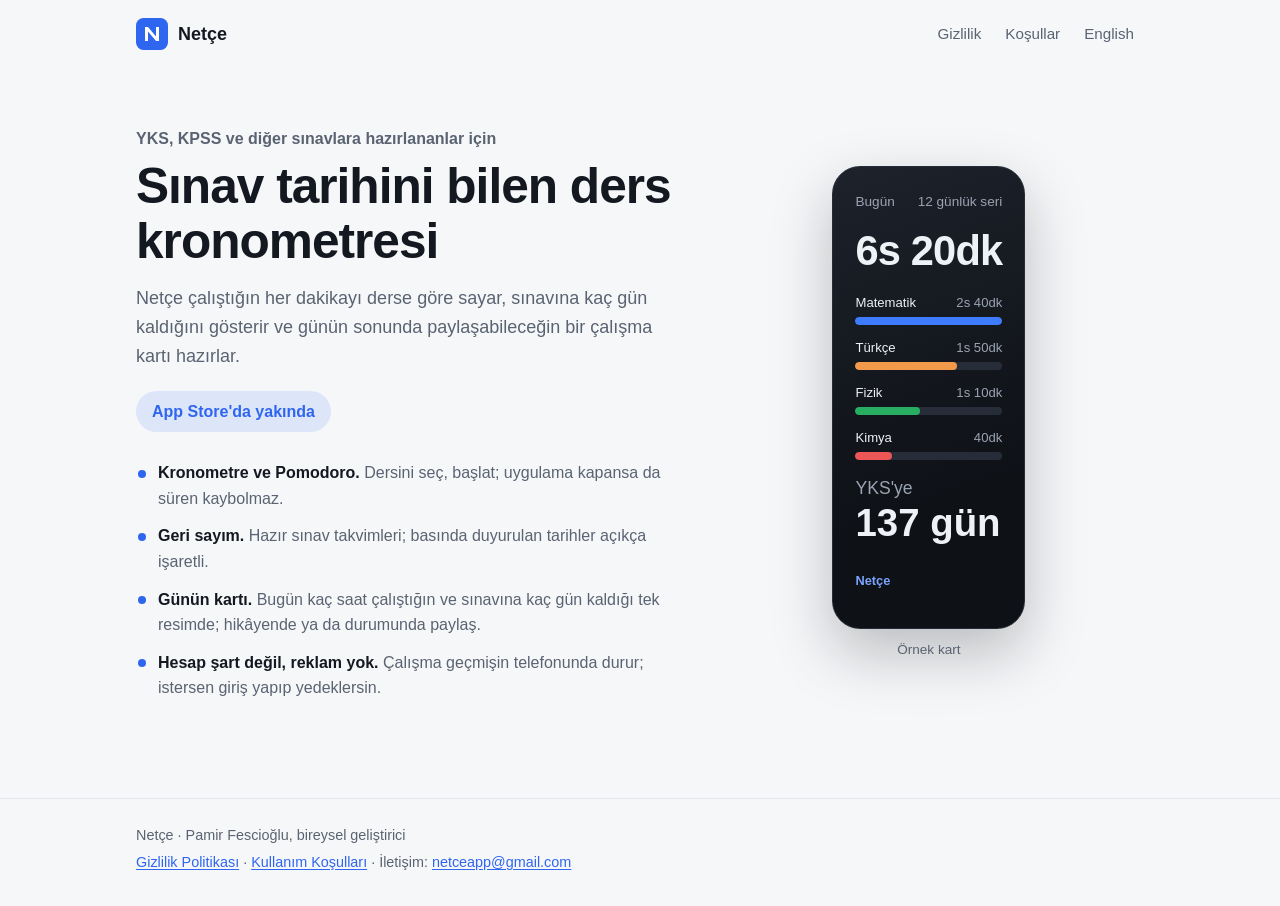
==== index.html @ b4a1b7e3 "Netçe privacy policy, terms and landing page Co-Authored-By: Claude Opus 5.5 <noreply@anthropic.com>" ====
<!doctype html>
<html lang="tr">
<head>
<meta charset="utf-8">
<meta name="viewport" content="width=device-width, initial-scale=1">
<meta name="color-scheme" content="light dark">
<meta name="theme-color" media="(prefers-color-scheme: light)" content="#F6F7F9">
<meta name="theme-color" media="(prefers-color-scheme: dark)" content="#0E1116">
<meta name="description" content="Netçe: sınav tarihini bilen ders kronometresi. Kronometre, Pomodoro, geri sayım ve paylaşılabilir çalışma kartı. Hesap şart değil, reklam yok.">
<title>Netçe · Sınav tarihini bilen ders kronometresi</title>
<link rel="icon" href="data:image/svg+xml,%3Csvg xmlns='http://www.w3.org/2000/svg' viewBox='0 0 64 64'%3E%3Crect width='64' height='64' rx='15' fill='%232F66F0'/%3E%3Cpath d='M18 46V18h6l16 19V18h6v28h-6L24 27v19z' fill='%23fff'/%3E%3C/svg%3E">
<link rel="stylesheet" href="style.css">
<link rel="alternate" hreflang="tr" href="index.html">
<link rel="alternate" hreflang="en" href="en/index.html">
</head>
<body>
<a class="skip" href="#main">İçeriğe geç</a>
<header class="site-header"><div class="bar">
<a class="brand" href="index.html"><svg class="mark" viewBox="0 0 64 64" aria-hidden="true"><rect width="64" height="64" rx="15"/><path d="M18 46V18h6l16 19V18h6v28h-6L24 27v19z" fill="#fff"/></svg><span>Netçe</span></a>
<nav aria-label="Site">
<a href="privacy.html">Gizlilik</a>
<a href="terms.html">Koşullar</a>
<a href="en/index.html" hreflang="en" lang="en">English</a>
</nav>
</div></header>
<main id="main" class="landing">
<section class="hero">
<div class="hero-text">
<p class="eyebrow">YKS, KPSS ve diğer sınavlara hazırlananlar için</p>
<h1>Sınav tarihini bilen ders kronometresi</h1>
<p class="lead">Netçe çalıştığın her dakikayı derse göre sayar, sınavına kaç gün kaldığını gösterir ve günün sonunda paylaşabileceğin bir çalışma kartı hazırlar.</p>
<p><span class="badge">App Store&#x27;da yakında</span></p>
<ul class="points">
<li><strong>Kronometre ve Pomodoro.</strong> Dersini seç, başlat; uygulama kapansa da süren kaybolmaz.</li>
<li><strong>Geri sayım.</strong> Hazır sınav takvimleri; basında duyurulan tarihler açıkça işaretli.</li>
<li><strong>Günün kartı.</strong> Bugün kaç saat çalıştığın ve sınavına kaç gün kaldığı tek resimde; hikâyende ya da durumunda paylaş.</li>
<li><strong>Hesap şart değil, reklam yok.</strong> Çalışma geçmişin telefonunda durur; istersen giriş yapıp yedeklersin.</li>
</ul>
</div>
<figure class="demo">
<div class="card" role="img" aria-label="Örnek kart: bugün 6 saat 20 dakika, 12 günlük seri, YKS&#x27;ye 137 gün">
<div class="card-head"><span>Bugün</span><span>12 günlük seri</span></div>
<p class="card-total">6s 20dk</p>
<ul class="card-bars">
<li><span>Matematik</span><span>2s 40dk</span><span class="track"><i style="width:100%;background:#3D7BFF"></i></span></li>
<li><span>Türkçe</span><span>1s 50dk</span><span class="track"><i style="width:69%;background:#F2994A"></i></span></li>
<li><span>Fizik</span><span>1s 10dk</span><span class="track"><i style="width:44%;background:#27AE60"></i></span></li>
<li><span>Kimya</span><span>40dk</span><span class="track"><i style="width:25%;background:#EB5757"></i></span></li>
</ul>
<p class="card-count">YKS&#x27;ye <b>137 gün</b></p>
<p class="card-brand">Netçe</p>
</div>
<figcaption>Örnek kart</figcaption>
</figure>
</section>
</main>
<footer class="site-footer"><div class="bar">
<p>Netçe · Pamir Fescioğlu, bireysel geliştirici</p>
<p><a href="privacy.html">Gizlilik Politikası</a> · <a href="terms.html">Kullanım Koşulları</a> · İletişim: <a href="mailto:netceapp@gmail.com">netceapp@gmail.com</a></p>
</div></footer>
</body>
</html>
---- style.css ----
/* Netçe site. Colors are the app's palette (src/theme/colors.ts). */

:root {
  color-scheme: light dark;
  --bg: #F6F7F9;
  --surface: #FFFFFF;
  --surface-2: #F0F2F5;
  --border: #E3E6EC;
  --primary: #2F66F0;
  --primary-glow: rgba(47, 102, 240, 0.12);
  --link: #2F66F0;
  --text: #141821;
  --text-2: #5A6372;
  --text-3: #9AA2AF;
}

@media (prefers-color-scheme: dark) {
  :root {
    --bg: #0E1116;
    --surface: #161A21;
    --surface-2: #1D222B;
    --border: #272D38;
    --primary: #3D7BFF;
    --primary-glow: rgba(61, 123, 255, 0.22);
    --link: #7AA4FF;
    --text: #EEF1F6;
    --text-2: #9AA3B2;
    --text-3: #5F6878;
  }
}

*, *::before, *::after { box-sizing: border-box; }

html { -webkit-text-size-adjust: 100%; text-size-adjust: 100%; }

body {
  margin: 0;
  background: var(--bg);
  color: var(--text);
  font: 16px/1.6 -apple-system, BlinkMacSystemFont, "Segoe UI", Roboto, "Helvetica Neue", Arial, sans-serif;
  min-height: 100vh;
  display: flex;
  flex-direction: column;
}

a { color: var(--link); text-underline-offset: 0.15em; }
a:focus-visible { outline: 2px solid var(--primary); outline-offset: 2px; border-radius: 4px; }

.skip {
  position: absolute;
  left: 16px;
  top: -48px;
  padding: 8px 12px;
  background: var(--surface);
  border: 1px solid var(--border);
  border-radius: 8px;
}
.skip:focus { top: 8px; }

.bar {
  max-width: 1040px;
  margin: 0 auto;
  padding: 0 16px;
}

/* Header */

.site-header .bar {
  display: flex;
  flex-wrap: wrap;
  align-items: center;
  justify-content: space-between;
  gap: 8px 16px;
  padding-top: 16px;
  padding-bottom: 16px;
}

.brand {
  display: inline-flex;
  align-items: center;
  gap: 10px;
  color: var(--text);
  font-weight: 700;
  font-size: 1.125rem;
  text-decoration: none;
}
.mark { width: 32px; height: 32px; flex: none; }
.mark rect { fill: var(--primary); }

.site-header nav { display: flex; flex-wrap: wrap; gap: 4px; }
.site-header nav a {
  color: var(--text-2);
  text-decoration: none;
  padding: 6px 10px;
  border-radius: 8px;
  font-size: 0.95rem;
}
.site-header nav a:hover { color: var(--text); background: var(--surface-2); }
.site-header nav a[aria-current="page"] { color: var(--text); background: var(--primary-glow); }

main { flex: 1; width: 100%; }

/* Legal pages */

.doc {
  max-width: 760px;
  margin: 0 auto;
  padding: 8px 16px 48px;
}
.doc h1 {
  font-size: clamp(1.6rem, 5vw, 2.2rem);
  line-height: 1.2;
  margin: 16px 0 8px;
  letter-spacing: -0.01em;
}
.doc h2 {
  font-size: 1.25rem;
  line-height: 1.3;
  margin: 2.2em 0 0.6em;
  scroll-margin-top: 16px;
}
.doc h3 {
  font-size: 1.05rem;
  margin: 1.6em 0 0.4em;
  scroll-margin-top: 16px;
}
.doc p, .doc li { overflow-wrap: anywhere; }
.doc ul { padding-left: 1.3em; }
.doc li { margin: 0.35em 0; }
.doc ul.letters { list-style: none; padding-left: 0; }
.doc .meta { color: var(--text-2); margin-top: 0; }

.toc {
  background: var(--surface);
  border: 1px solid var(--border);
  border-radius: 12px;
  padding: 4px 16px;
  margin: 24px 0;
}
.toc summary { cursor: pointer; padding: 8px 0; font-weight: 600; }
.toc ol { margin: 0 0 12px; padding-left: 1.4em; }
.toc li { margin: 0.2em 0; }

.table-wrap {
  overflow-x: auto;
  border: 1px solid var(--border);
  border-radius: 12px;
  background: var(--surface);
  margin: 1em 0;
}
table { border-collapse: collapse; width: 100%; font-size: 0.95rem; }
th, td {
  text-align: left;
  vertical-align: top;
  padding: 10px 12px;
  border-bottom: 1px solid var(--border);
}
th { background: var(--surface-2); font-weight: 600; }
tr:last-child td { border-bottom: 0; }

/* Narrow screens: each row becomes a block, each cell labelled with its column. */
@media (max-width: 600px) {
  table, tbody, tr, td { display: block; }
  thead {
    position: absolute;
    width: 1px;
    height: 1px;
    overflow: hidden;
    clip: rect(0 0 0 0);
    white-space: nowrap;
  }
  tr { padding: 6px 0; border-bottom: 1px solid var(--border); }
  tr:last-child { border-bottom: 0; }
  td { border-bottom: 0; padding: 4px 14px; }
  td::before {
    content: attr(data-label);
    display: block;
    font-size: 0.8rem;
    font-weight: 600;
    color: var(--text-2);
  }
}

/* Footer */

.site-footer { border-top: 1px solid var(--border); color: var(--text-2); font-size: 0.9rem; }
.site-footer .bar { padding-top: 20px; padding-bottom: 28px; }
.site-footer p { margin: 0.3em 0; }

/* Landing */

.landing .hero {
  max-width: 1040px;
  margin: 0 auto;
  padding: 24px 16px 48px;
  display: grid;
  gap: 40px;
  align-items: center;
}
@media (min-width: 820px) {
  .landing .hero {
    grid-template-columns: 1.25fr 1fr;
    min-height: calc(100vh - 170px);
    padding-top: 8px;
  }
}

.eyebrow { color: var(--text-2); font-weight: 600; margin: 0 0 8px; }
.hero h1 {
  font-size: clamp(2rem, 6vw, 3.1rem);
  line-height: 1.1;
  letter-spacing: -0.02em;
  margin: 0 0 16px;
}
.lead { font-size: 1.125rem; color: var(--text-2); margin: 0 0 20px; max-width: 34em; }

.badge {
  display: inline-block;
  padding: 8px 16px;
  border-radius: 999px;
  background: var(--primary-glow);
  color: var(--link);
  font-weight: 600;
}

.points { list-style: none; padding: 0; margin: 28px 0 0; display: grid; gap: 12px; }
.points li { position: relative; padding-left: 22px; color: var(--text-2); }
.points li::before {
  content: "";
  position: absolute;
  left: 2px;
  top: 0.6em;
  width: 8px;
  height: 8px;
  border-radius: 50%;
  background: var(--primary);
}
.points strong { color: var(--text); }

/* The sample card always uses the app's dark card theme, as the default card does. */
.demo { margin: 0; justify-self: center; text-align: center; }
.card {
  width: min(280px, 100%);
  aspect-ratio: 9 / 16;
  margin: 0 auto;
  padding: 24px 22px;
  border-radius: 28px;
  background: linear-gradient(160deg, #1D222B 0%, #0E1116 70%);
  border: 1px solid #272D38;
  color: #EEF1F6;
  text-align: left;
  display: flex;
  flex-direction: column;
  gap: 14px;
  box-shadow: 0 24px 60px rgba(14, 17, 22, 0.25);
}
.card-head { display: flex; justify-content: space-between; font-size: 0.85rem; color: #9AA3B2; }
.card-total { font-size: 2.6rem; font-weight: 800; line-height: 1; margin: 4px 0 6px; letter-spacing: -0.02em; }
.card-bars { list-style: none; margin: 0; padding: 0; display: grid; gap: 12px; font-size: 0.82rem; }
.card-bars li { display: grid; grid-template-columns: 1fr auto; gap: 4px 8px; }
.track { grid-column: 1 / -1; height: 8px; border-radius: 4px; background: #272D38; overflow: hidden; }
.track i { display: block; height: 100%; border-radius: 4px; }
.card-bars span:nth-child(2) { color: #9AA3B2; }
.card-count { margin: auto 0 0; font-size: 1.1rem; color: #9AA3B2; }
.card-count b { display: block; font-size: 2.4rem; line-height: 1.1; color: #EEF1F6; }
.card-brand { font-size: 0.8rem; font-weight: 700; color: #7AA4FF; }
.demo figcaption { color: var(--text-2); font-size: 0.85rem; margin-top: 10px; }
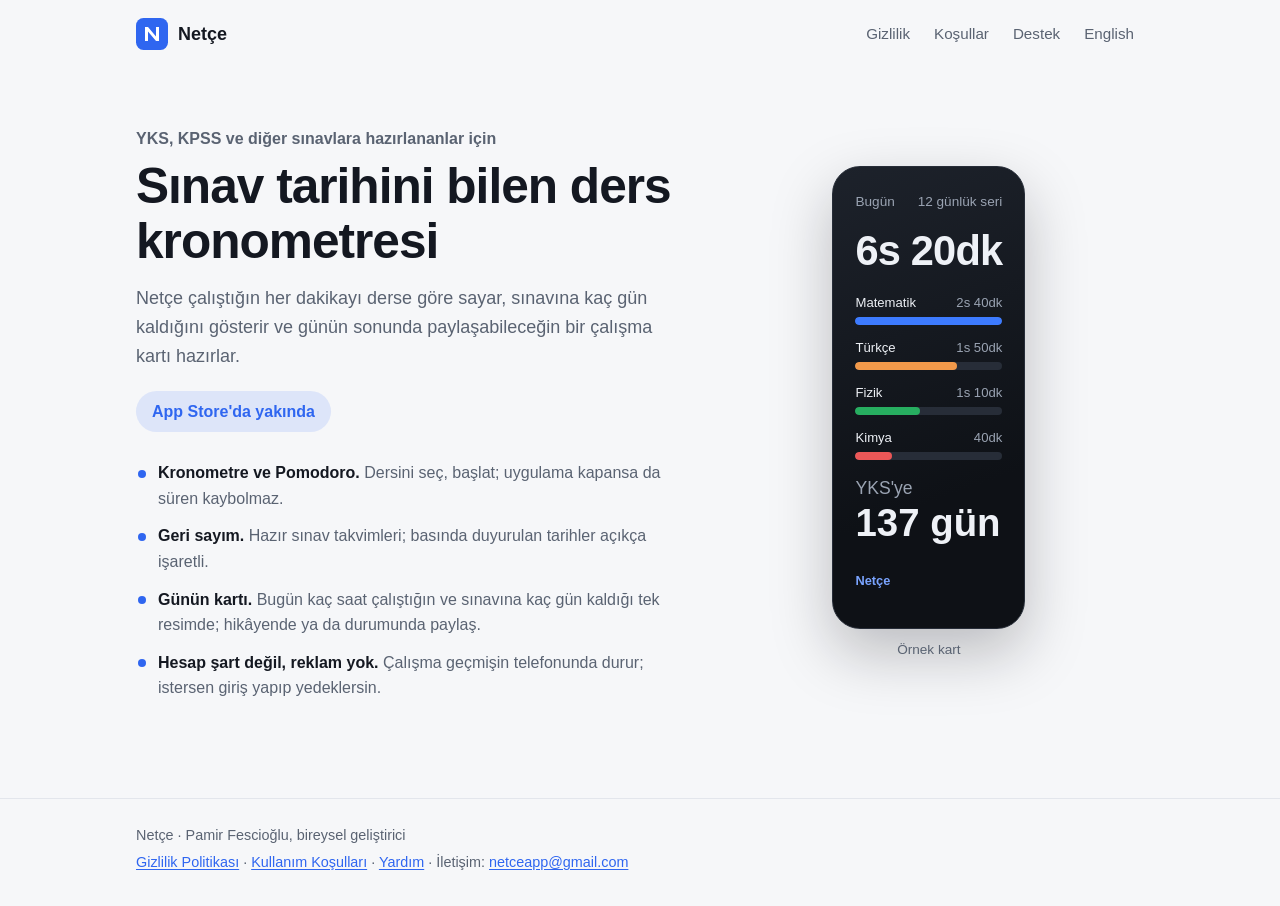
==== commit 942de4f5: "Add the help page Co-Authored-By: Claude Opus 5.5 <noreply@anthropic.com>" ====
--- a/index.html
+++ b/index.html
@@ -20,6 +20,7 @@
 <nav aria-label="Site">
 <a href="privacy.html">Gizlilik</a>
 <a href="terms.html">Koşullar</a>
+<a href="support.html">Destek</a>
 <a href="en/index.html" hreflang="en" lang="en">English</a>
 </nav>
 </div></header>
@@ -56,7 +57,7 @@
 </main>
 <footer class="site-footer"><div class="bar">
 <p>Netçe · Pamir Fescioğlu, bireysel geliştirici</p>
-<p><a href="privacy.html">Gizlilik Politikası</a> · <a href="terms.html">Kullanım Koşulları</a> · İletişim: <a href="mailto:netceapp@gmail.com">netceapp@gmail.com</a></p>
+<p><a href="privacy.html">Gizlilik Politikası</a> · <a href="terms.html">Kullanım Koşulları</a> · <a href="support.html">Yardım</a> · İletişim: <a href="mailto:netceapp@gmail.com">netceapp@gmail.com</a></p>
 </div></footer>
 </body>
 </html>
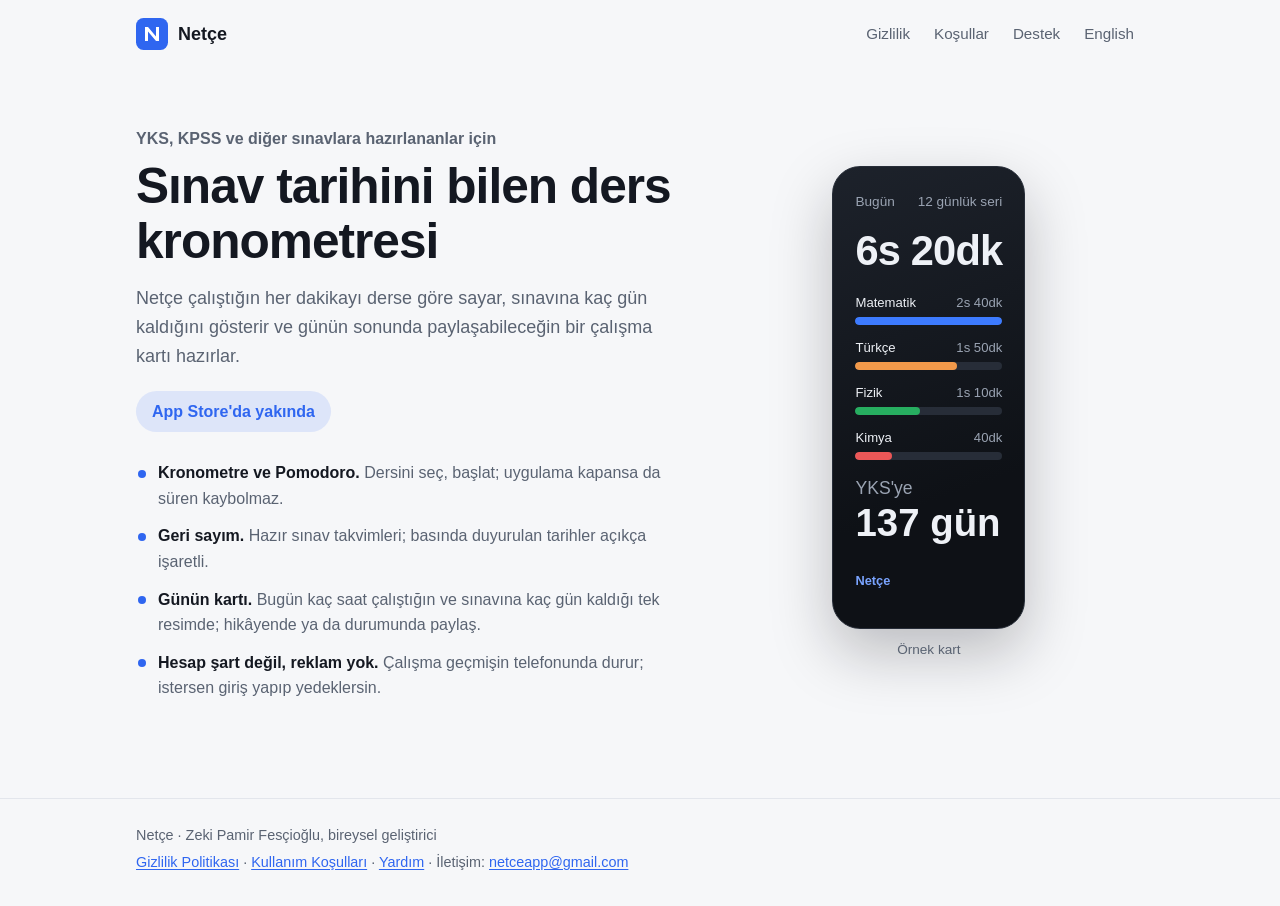
==== commit c148001a: "Developer's full legal name Co-Authored-By: Claude Opus 5.5 <noreply@anthropic.com>" ====
--- a/index.html
+++ b/index.html
@@ -56,7 +56,7 @@
 </section>
 </main>
 <footer class="site-footer"><div class="bar">
-<p>Netçe · Pamir Fescioğlu, bireysel geliştirici</p>
+<p>Netçe · Zeki Pamir Fesçioğlu, bireysel geliştirici</p>
 <p><a href="privacy.html">Gizlilik Politikası</a> · <a href="terms.html">Kullanım Koşulları</a> · <a href="support.html">Yardım</a> · İletişim: <a href="mailto:netceapp@gmail.com">netceapp@gmail.com</a></p>
 </div></footer>
 </body>
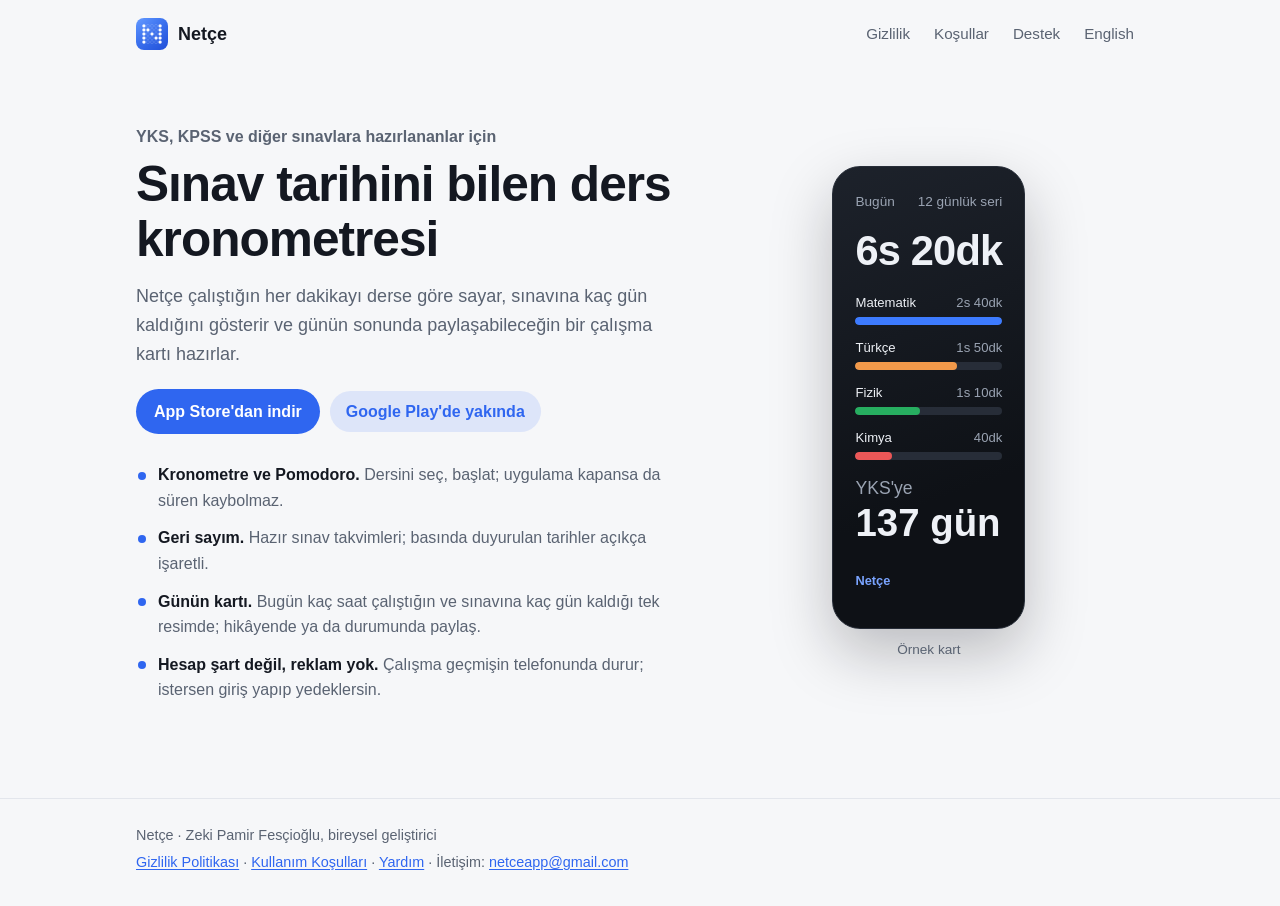
==== commit bce21ecb: "Netçe is on the App Store Co-Authored-By: Claude Opus 5.5 <noreply@anthropic.com>" ====
--- a/index.html
+++ b/index.html
@@ -4,11 +4,13 @@
 <meta charset="utf-8">
 <meta name="viewport" content="width=device-width, initial-scale=1">
 <meta name="color-scheme" content="light dark">
+<meta name="apple-itunes-app" content="app-id=6834457137">
 <meta name="theme-color" media="(prefers-color-scheme: light)" content="#F6F7F9">
 <meta name="theme-color" media="(prefers-color-scheme: dark)" content="#0E1116">
 <meta name="description" content="Netçe: sınav tarihini bilen ders kronometresi. Kronometre, Pomodoro, geri sayım ve paylaşılabilir çalışma kartı. Hesap şart değil, reklam yok.">
 <title>Netçe · Sınav tarihini bilen ders kronometresi</title>
-<link rel="icon" href="data:image/svg+xml,%3Csvg xmlns='http://www.w3.org/2000/svg' viewBox='0 0 64 64'%3E%3Crect width='64' height='64' rx='15' fill='%232F66F0'/%3E%3Cpath d='M18 46V18h6l16 19V18h6v28h-6L24 27v19z' fill='%23fff'/%3E%3C/svg%3E">
+<link rel="icon" href="icon.png">
+<link rel="apple-touch-icon" href="apple-touch-icon.png">
 <link rel="stylesheet" href="style.css">
 <link rel="alternate" hreflang="tr" href="index.html">
 <link rel="alternate" hreflang="en" href="en/index.html">
@@ -16,7 +18,7 @@
 <body>
 <a class="skip" href="#main">İçeriğe geç</a>
 <header class="site-header"><div class="bar">
-<a class="brand" href="index.html"><svg class="mark" viewBox="0 0 64 64" aria-hidden="true"><rect width="64" height="64" rx="15"/><path d="M18 46V18h6l16 19V18h6v28h-6L24 27v19z" fill="#fff"/></svg><span>Netçe</span></a>
+<a class="brand" href="index.html"><img class="mark" src="icon.png" alt="" width="32" height="32"><span>Netçe</span></a>
 <nav aria-label="Site">
 <a href="privacy.html">Gizlilik</a>
 <a href="terms.html">Koşullar</a>
@@ -30,7 +32,7 @@
 <p class="eyebrow">YKS, KPSS ve diğer sınavlara hazırlananlar için</p>
 <h1>Sınav tarihini bilen ders kronometresi</h1>
 <p class="lead">Netçe çalıştığın her dakikayı derse göre sayar, sınavına kaç gün kaldığını gösterir ve günün sonunda paylaşabileceğin bir çalışma kartı hazırlar.</p>
-<p><span class="badge">App Store&#x27;da yakında</span></p>
+<p class="cta"><a class="store" href="https://apps.apple.com/tr/app/id6834457137">App Store&#x27;dan indir</a> <span class="badge">Google Play&#x27;de yakında</span></p>
 <ul class="points">
 <li><strong>Kronometre ve Pomodoro.</strong> Dersini seç, başlat; uygulama kapansa da süren kaybolmaz.</li>
 <li><strong>Geri sayım.</strong> Hazır sınav takvimleri; basında duyurulan tarihler açıkça işaretli.</li>
--- a/style.css
+++ b/style.css
@@ -84,8 +84,7 @@
   font-size: 1.125rem;
   text-decoration: none;
 }
-.mark { width: 32px; height: 32px; flex: none; }
-.mark rect { fill: var(--primary); }
+.mark { width: 32px; height: 32px; flex: none; border-radius: 8px; }
 
 .site-header nav { display: flex; flex-wrap: wrap; gap: 4px; }
 .site-header nav a {
@@ -214,6 +213,17 @@
 }
 .lead { font-size: 1.125rem; color: var(--text-2); margin: 0 0 20px; max-width: 34em; }
 
+.cta { display: flex; flex-wrap: wrap; align-items: center; gap: 10px; }
+.store {
+  display: inline-block;
+  padding: 10px 18px;
+  border-radius: 999px;
+  background: var(--primary);
+  color: #fff;
+  font-weight: 700;
+  text-decoration: none;
+}
+.store:hover { filter: brightness(1.08); }
 .badge {
   display: inline-block;
   padding: 8px 16px;
